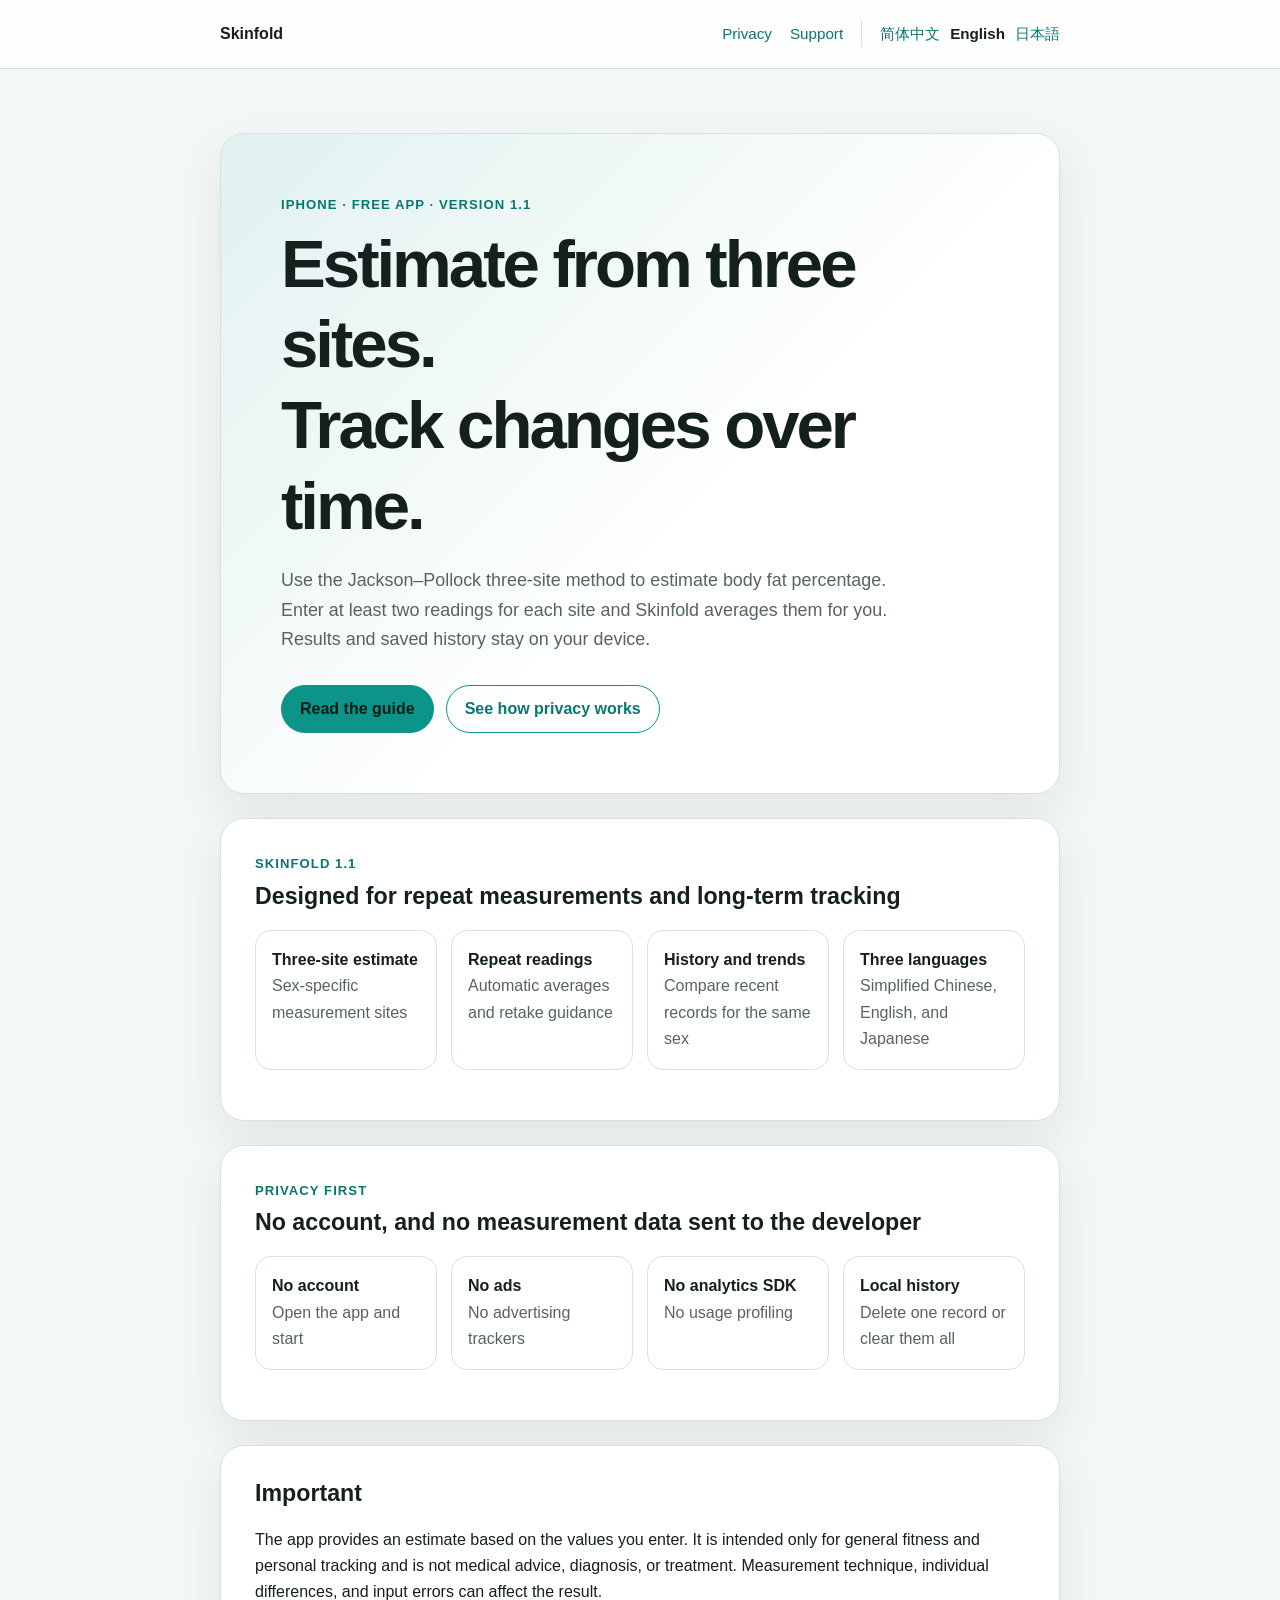
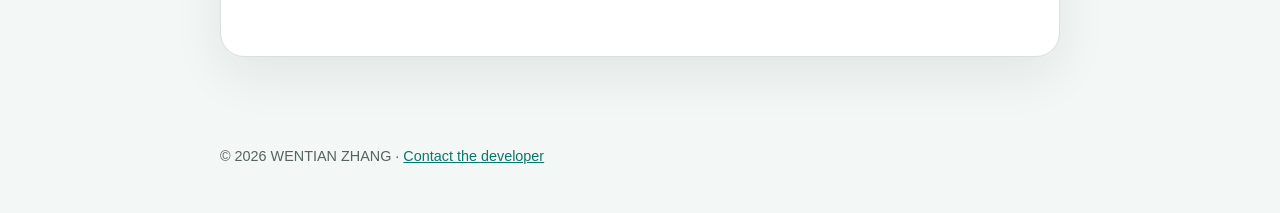
==== docs/en/index.html @ 7acf927b "Deploy multilingual Skinfold site" ====
<!doctype html>
<html lang="en">
<head>
  <meta charset="utf-8">
  <meta name="viewport" content="width=device-width, initial-scale=1">
  <meta name="description" content="Official website, privacy policy, and support for Skinfold, an iPhone app for estimating body fat percentage from three skinfold sites and tracking trends.">
  <title>Skinfold: Estimates &amp; Trends</title>
  <link rel="alternate" hreflang="zh-Hans" href="../index.html">
  <link rel="alternate" hreflang="en" href="index.html">
  <link rel="alternate" hreflang="ja" href="../ja/">
  <link rel="icon" href="../favicon.svg" type="image/svg+xml">
  <link rel="stylesheet" href="../assets/site.css">
</head>
<body>
  <header class="site-header">
    <div class="site-header__inner">
      <a class="brand" href="index.html">Skinfold</a>
      <nav aria-label="Main navigation">
        <a href="privacy.html">Privacy</a>
        <a href="support.html">Support</a>
        <span class="language-switcher" aria-label="Language">
          <a href="../index.html" lang="zh-Hans">简体中文</a>
          <a aria-current="true" href="index.html" lang="en">English</a>
          <a href="../ja/" lang="ja">日本語</a>
        </span>
      </nav>
    </div>
  </header>

  <main>
    <section class="hero">
      <p class="eyebrow">iPhone · Free app · Version 1.1</p>
      <h1>Estimate from three sites.<br>Track changes over time.</h1>
      <p class="lede">Use the Jackson–Pollock three-site method to estimate body fat percentage. Enter at least two readings for each site and Skinfold averages them for you. Results and saved history stay on your device.</p>
      <div class="actions">
        <a class="button button--primary" href="support.html">Read the guide</a>
        <a class="button" href="privacy.html">See how privacy works</a>
      </div>
    </section>

    <section class="card">
      <p class="eyebrow">Skinfold 1.1</p>
      <h2>Designed for repeat measurements and long-term tracking</h2>
      <ul class="facts">
        <li><strong>Three-site estimate</strong><br><span class="muted">Sex-specific measurement sites</span></li>
        <li><strong>Repeat readings</strong><br><span class="muted">Automatic averages and retake guidance</span></li>
        <li><strong>History and trends</strong><br><span class="muted">Compare recent records for the same sex</span></li>
        <li><strong>Three languages</strong><br><span class="muted">Simplified Chinese, English, and Japanese</span></li>
      </ul>
    </section>

    <section class="card" aria-labelledby="privacy-first">
      <p class="eyebrow">Privacy first</p>
      <h2 id="privacy-first">No account, and no measurement data sent to the developer</h2>
      <ul class="facts">
        <li><strong>No account</strong><br><span class="muted">Open the app and start</span></li>
        <li><strong>No ads</strong><br><span class="muted">No advertising trackers</span></li>
        <li><strong>No analytics SDK</strong><br><span class="muted">No usage profiling</span></li>
        <li><strong>Local history</strong><br><span class="muted">Delete one record or clear them all</span></li>
      </ul>
    </section>

    <section class="card">
      <h2>Important</h2>
      <p>The app provides an estimate based on the values you enter. It is intended only for general fitness and personal tracking and is not medical advice, diagnosis, or treatment. Measurement technique, individual differences, and input errors can affect the result.</p>
    </section>
  </main>

  <footer class="site-footer">
    <span>© 2026 WENTIAN ZHANG</span>
    <span aria-hidden="true"> · </span>
    <a href="mailto:ywhdt_zh@outlook.com">Contact the developer</a>
  </footer>
</body>
</html>
---- docs/assets/site.css ----
:root {
  color-scheme: light dark;
  --background: #f3f7f6;
  --surface: #ffffff;
  --text: #14201e;
  --muted: #566461;
  --accent: #0d9488;
  --accent-strong: #08776e;
  --border: #d7e2df;
  --shadow: 0 18px 50px rgba(20, 32, 30, 0.08);
}

@media (prefers-color-scheme: dark) {
  :root {
    --background: #0c1413;
    --surface: #14201e;
    --text: #edf7f5;
    --muted: #adbfbb;
    --accent: #37c9bb;
    --accent-strong: #70ded3;
    --border: #2b3b38;
    --shadow: none;
  }
}

* {
  box-sizing: border-box;
}

html {
  font-family: -apple-system, BlinkMacSystemFont, "Segoe UI", sans-serif;
  line-height: 1.65;
  background: var(--background);
  color: var(--text);
}

body {
  margin: 0;
}

a {
  color: var(--accent-strong);
}

a:focus-visible {
  outline: 3px solid var(--accent);
  outline-offset: 3px;
  border-radius: 3px;
}

.site-header {
  border-bottom: 1px solid var(--border);
  background: color-mix(in srgb, var(--surface) 92%, transparent);
}

.site-header__inner,
main,
.site-footer {
  width: min(100% - 32px, 840px);
  margin-inline: auto;
}

.site-header__inner {
  min-height: 68px;
  display: flex;
  align-items: center;
  justify-content: space-between;
  flex-wrap: wrap;
  gap: 20px;
}

.brand {
  color: var(--text);
  font-weight: 750;
  text-decoration: none;
}

nav {
  display: flex;
  flex-wrap: wrap;
  gap: 18px;
}

nav a {
  text-decoration: none;
  font-size: 0.95rem;
}

.language-switcher {
  display: inline-flex;
  align-items: center;
  gap: 10px;
  padding-left: 18px;
  border-left: 1px solid var(--border);
}

.language-switcher a[aria-current="true"] {
  color: var(--text);
  font-weight: 750;
}

main {
  padding-block: 64px;
}

.hero,
.card {
  background: var(--surface);
  border: 1px solid var(--border);
  border-radius: 24px;
  box-shadow: var(--shadow);
}

.hero {
  padding: clamp(28px, 6vw, 60px);
  background-image: linear-gradient(135deg, color-mix(in srgb, var(--accent) 13%, var(--surface)), var(--surface) 58%);
}

.card {
  padding: clamp(22px, 4vw, 34px);
  margin-top: 24px;
}

.eyebrow {
  margin: 0 0 8px;
  color: var(--accent-strong);
  font-size: 0.82rem;
  font-weight: 750;
  letter-spacing: 0.08em;
  text-transform: uppercase;
}

h1,
h2,
h3 {
  line-height: 1.2;
}

h1 {
  margin: 0;
  font-size: clamp(2.1rem, 8vw, 4.2rem);
  letter-spacing: -0.045em;
}

h2 {
  margin-top: 0;
  font-size: 1.45rem;
}

h3 {
  margin-top: 1.6em;
  font-size: 1.05rem;
}

.lede {
  max-width: 650px;
  margin: 20px 0 0;
  color: var(--muted);
  font-size: 1.12rem;
}

.actions {
  display: flex;
  flex-wrap: wrap;
  gap: 12px;
  margin-top: 30px;
}

.button {
  display: inline-flex;
  min-height: 44px;
  align-items: center;
  justify-content: center;
  padding: 10px 18px;
  border: 1px solid var(--accent);
  border-radius: 999px;
  color: var(--accent-strong);
  font-weight: 700;
  text-decoration: none;
}

.button--primary {
  background: var(--accent);
  color: #061c19;
}

.facts {
  display: grid;
  grid-template-columns: repeat(auto-fit, minmax(180px, 1fr));
  gap: 14px;
  padding: 0;
  list-style: none;
}

.facts li {
  padding: 16px;
  border: 1px solid var(--border);
  border-radius: 16px;
}

.muted,
.updated {
  color: var(--muted);
}

.updated {
  margin-top: 8px;
}

.site-footer {
  padding-block: 24px 44px;
  color: var(--muted);
  font-size: 0.9rem;
}

@media (max-width: 580px) {
  .site-header__inner {
    align-items: flex-start;
    flex-direction: column;
    padding-block: 14px;
  }

  .language-switcher {
    flex-basis: 100%;
    padding-left: 0;
    border-left: 0;
  }

  nav {
    width: 100%;
    row-gap: 10px;
  }

  main {
    padding-block: 32px;
  }
}
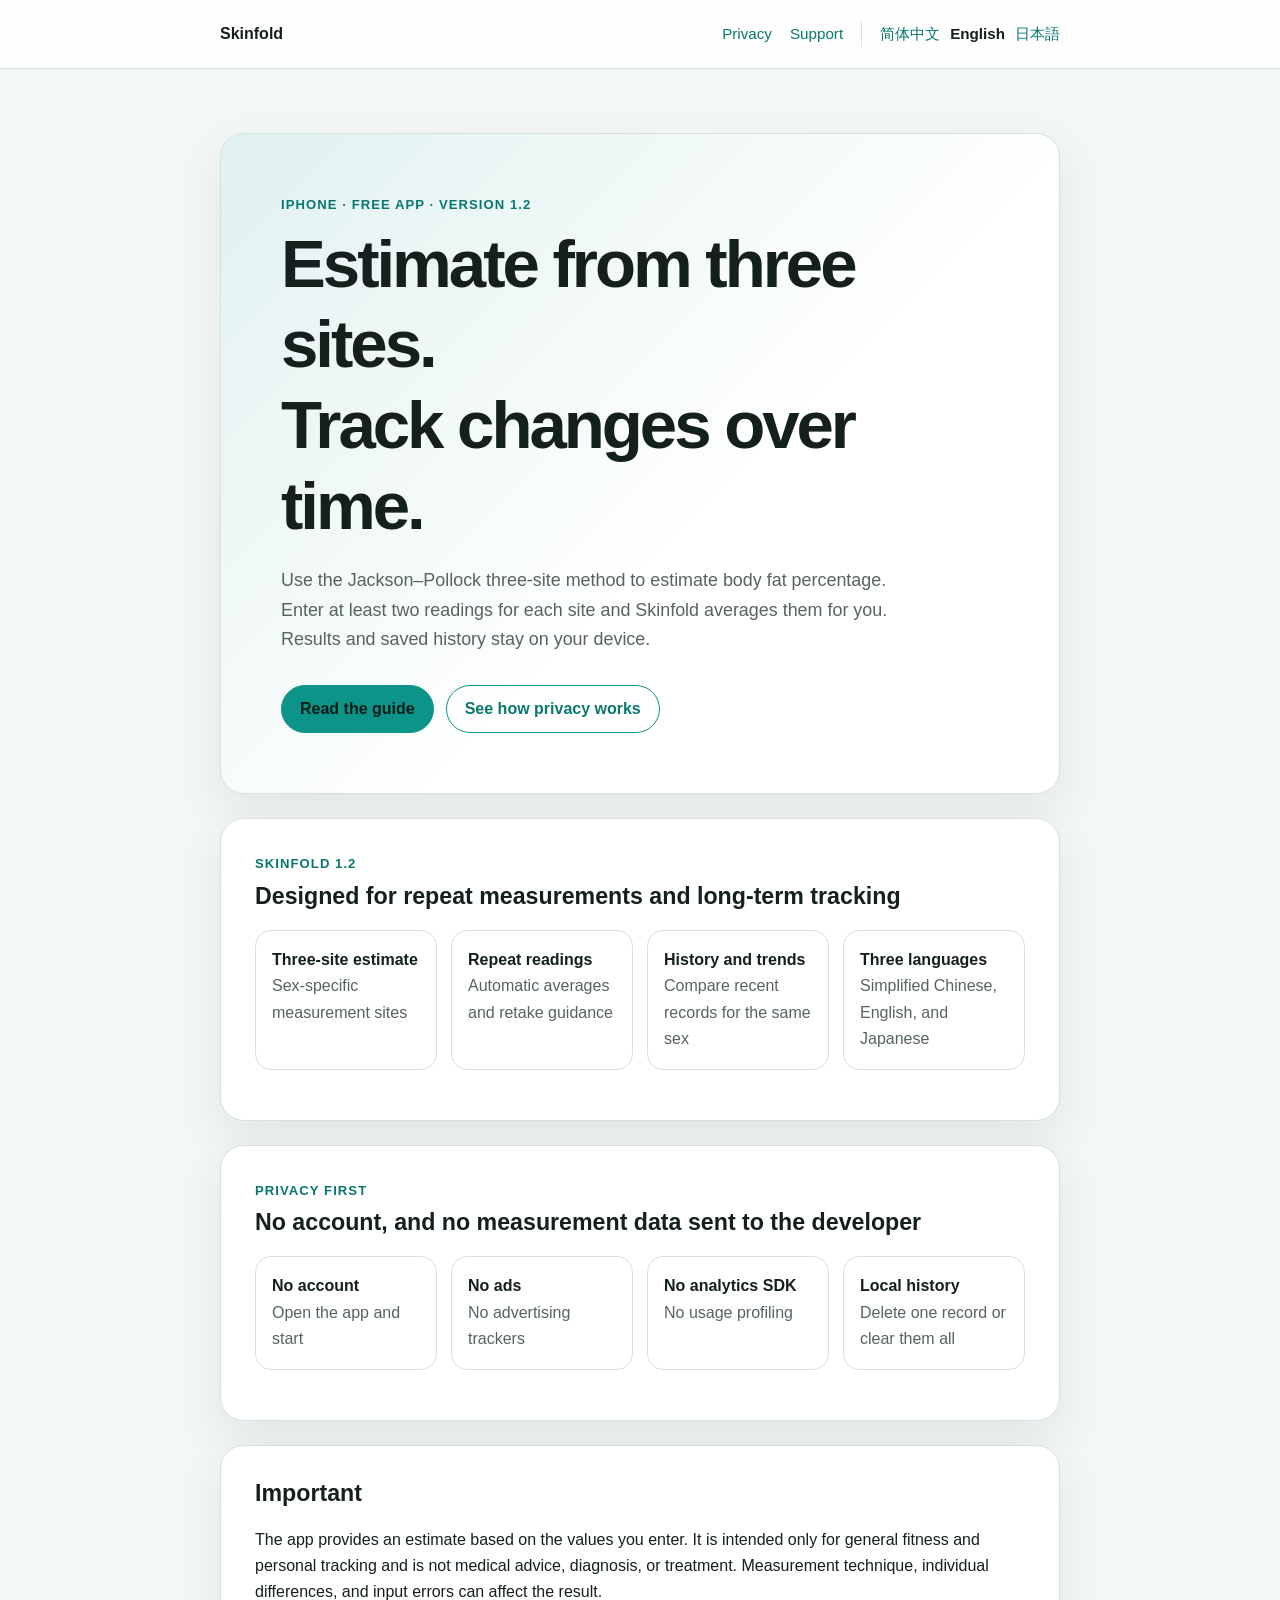
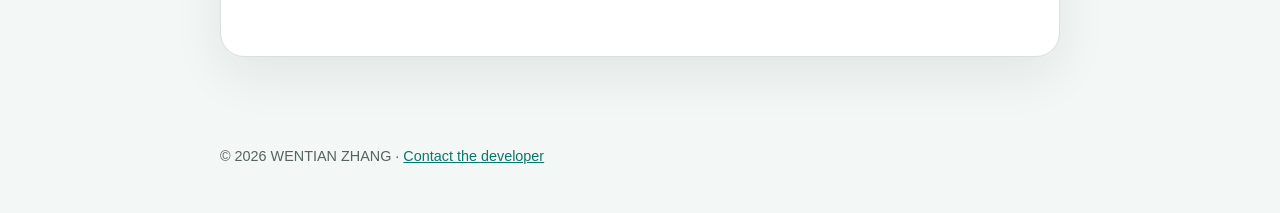
==== commit a7e5943c: "Sync website version to 1.2" ====
--- a/docs/en/index.html
+++ b/docs/en/index.html
@@ -5,9 +5,11 @@
   <meta name="viewport" content="width=device-width, initial-scale=1">
   <meta name="description" content="Official website, privacy policy, and support for Skinfold, an iPhone app for estimating body fat percentage from three skinfold sites and tracking trends.">
   <title>Skinfold: Estimates &amp; Trends</title>
-  <link rel="alternate" hreflang="zh-Hans" href="../index.html">
-  <link rel="alternate" hreflang="en" href="index.html">
-  <link rel="alternate" hreflang="ja" href="../ja/">
+  <link rel="canonical" href="https://ywhdt.github.io/body-fat-calculator-site/">
+  <link rel="alternate" hreflang="zh-Hans" href="https://ywhdt.github.io/body-fat-calculator-site/zh-Hans/">
+  <link rel="alternate" hreflang="en" href="https://ywhdt.github.io/body-fat-calculator-site/">
+  <link rel="alternate" hreflang="ja" href="https://ywhdt.github.io/body-fat-calculator-site/ja/">
+  <link rel="alternate" hreflang="x-default" href="https://ywhdt.github.io/body-fat-calculator-site/">
   <link rel="icon" href="../favicon.svg" type="image/svg+xml">
   <link rel="stylesheet" href="../assets/site.css">
 </head>
@@ -19,8 +21,8 @@
         <a href="privacy.html">Privacy</a>
         <a href="support.html">Support</a>
         <span class="language-switcher" aria-label="Language">
-          <a href="../index.html" lang="zh-Hans">简体中文</a>
-          <a aria-current="true" href="index.html" lang="en">English</a>
+          <a href="../zh-Hans/" lang="zh-Hans">简体中文</a>
+          <a aria-current="true" href="../" lang="en">English</a>
           <a href="../ja/" lang="ja">日本語</a>
         </span>
       </nav>
@@ -29,7 +31,7 @@
 
   <main>
     <section class="hero">
-      <p class="eyebrow">iPhone · Free app · Version 1.1</p>
+      <p class="eyebrow">iPhone · Free app · Version 1.2</p>
       <h1>Estimate from three sites.<br>Track changes over time.</h1>
       <p class="lede">Use the Jackson–Pollock three-site method to estimate body fat percentage. Enter at least two readings for each site and Skinfold averages them for you. Results and saved history stay on your device.</p>
       <div class="actions">
@@ -39,7 +41,7 @@
     </section>
 
     <section class="card">
-      <p class="eyebrow">Skinfold 1.1</p>
+      <p class="eyebrow">Skinfold 1.2</p>
       <h2>Designed for repeat measurements and long-term tracking</h2>
       <ul class="facts">
         <li><strong>Three-site estimate</strong><br><span class="muted">Sex-specific measurement sites</span></li>
